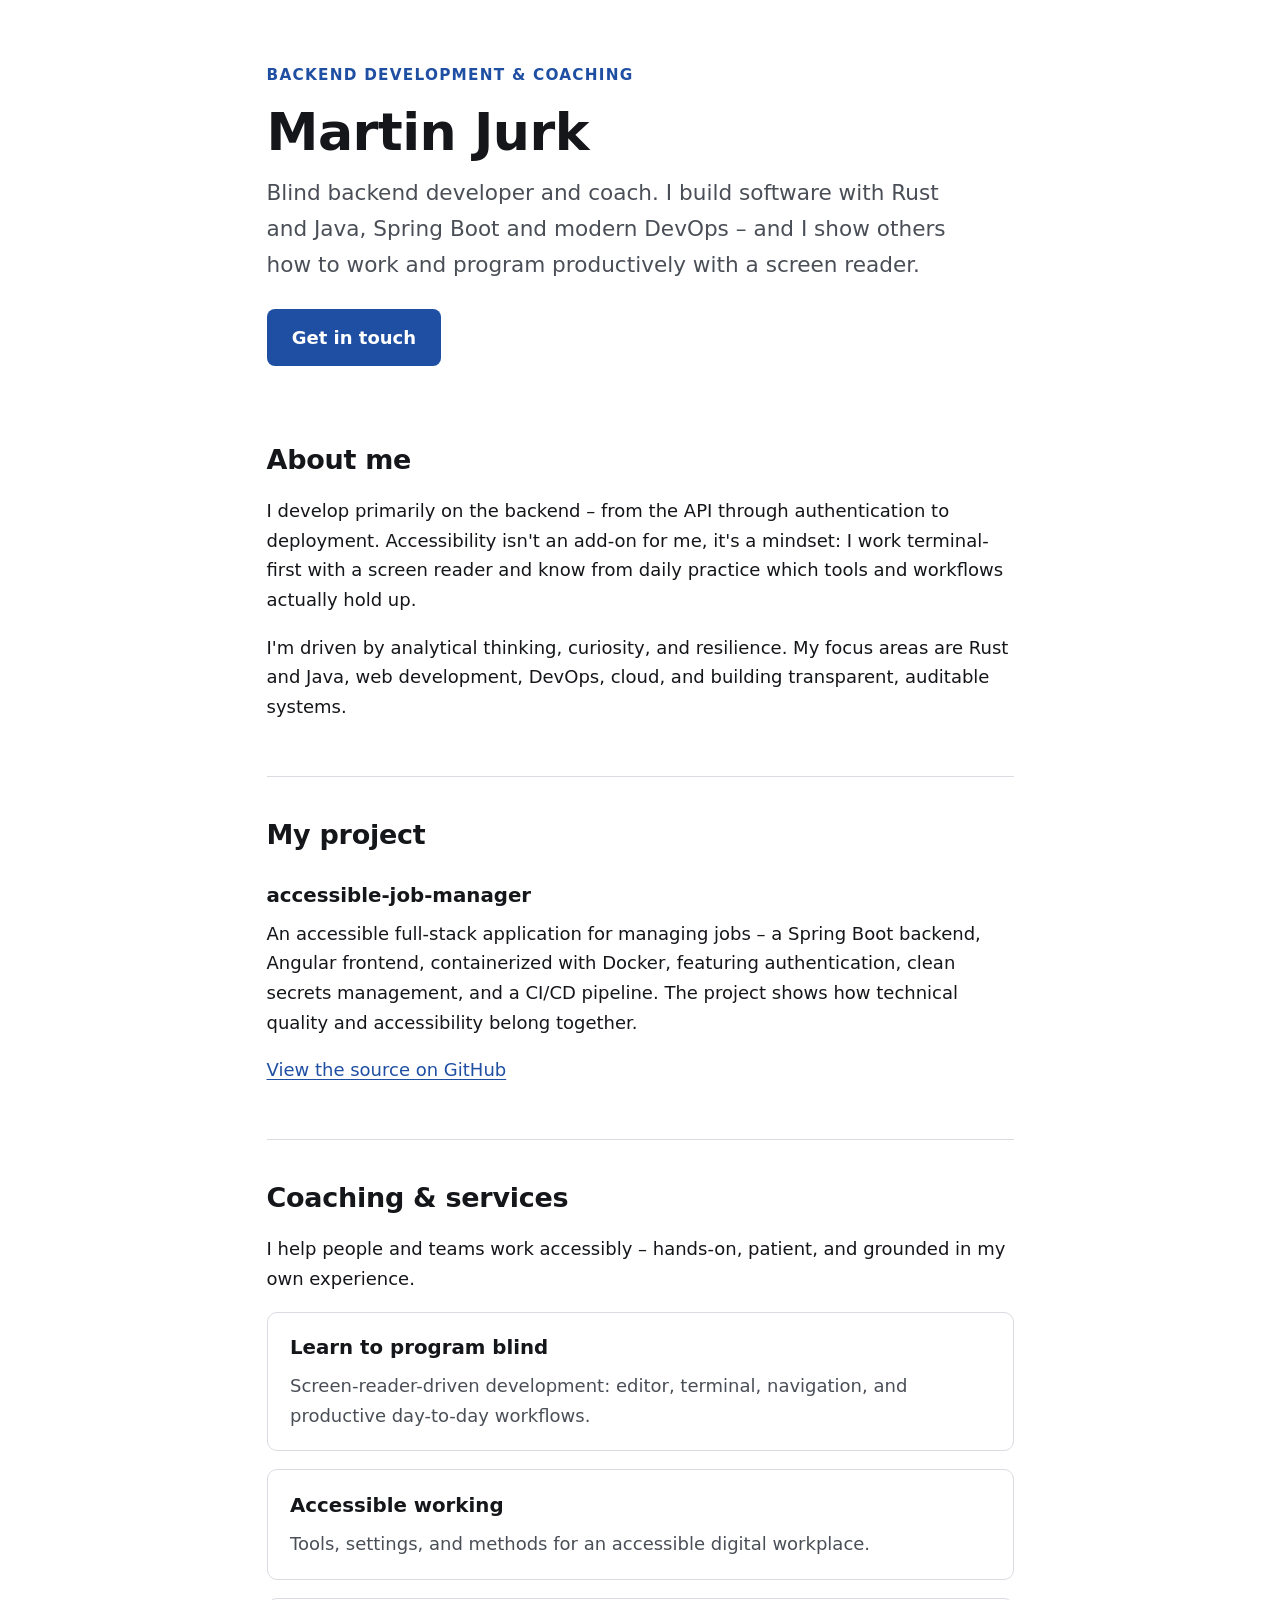
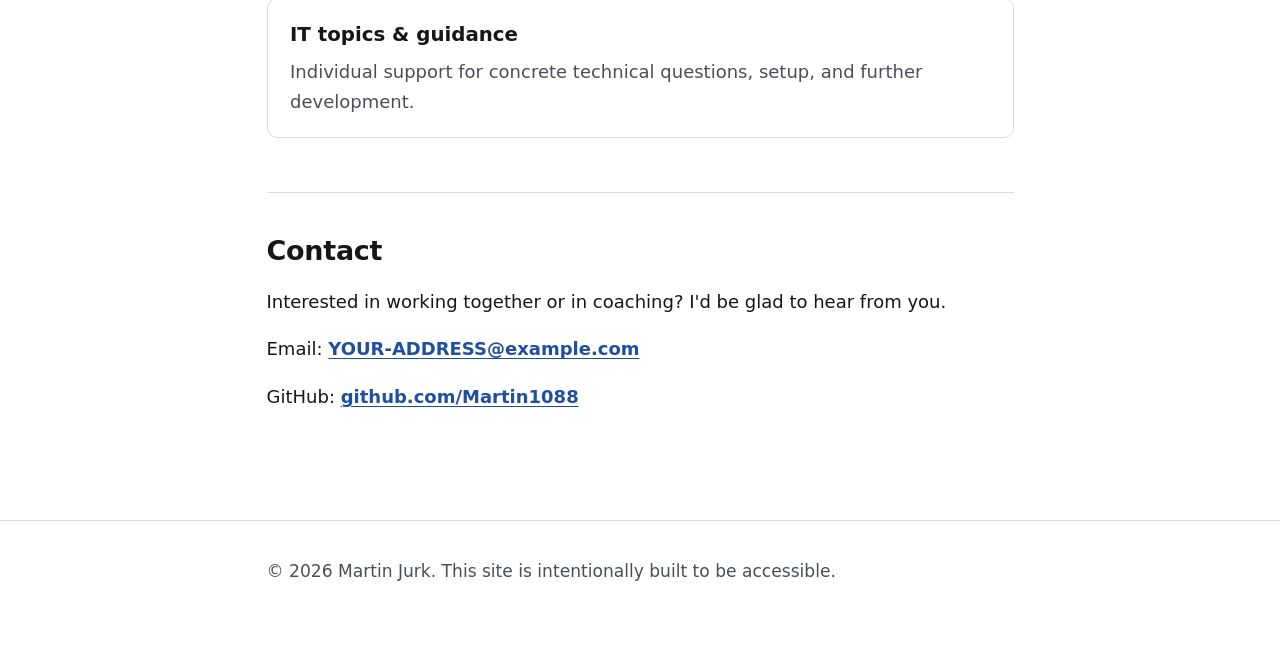
==== index.html @ d384f52e "Create index.html Test index" ====
<!DOCTYPE html>
<html lang="en">
<head>
  <meta charset="utf-8">
  <meta name="viewport" content="width=device-width, initial-scale=1">
  <title>Martin Jurk – Rust &amp; Java Backend Developer and Accessibility Coach</title>
  <meta name="description" content="Martin Jurk: blind backend developer (Rust, Java, Spring Boot, DevOps) and coach for accessible working and programming with a screen reader.">

  <style>
    :root {
      --bg:        #ffffff;
      --ink:       #14161a;
      --muted:     #4a4f57;
      --accent:    #1f4fa3;
      --accent-dk: #16336b;
      --line:      #d9dce1;
      --focus:     #b8400a;
      --maxw:      44rem;
    }

    @media (prefers-color-scheme: dark) {
      :root {
        --bg:     #101216;
        --ink:    #f2f4f7;
        --muted:  #b8bdc6;
        --accent: #7ea6ff;
        --accent-dk: #a9c4ff;
        --line:   #2a2e36;
        --focus:  #ffb27a;
      }
    }

    * { box-sizing: border-box; }

    html { font-size: 112.5%; }

    body {
      margin: 0;
      background: var(--bg);
      color: var(--ink);
      font-family: system-ui, -apple-system, "Segoe UI", Roboto, sans-serif;
      line-height: 1.65;
      -webkit-font-smoothing: antialiased;
    }

    .skip-link {
      position: absolute;
      left: 0.5rem;
      top: -3rem;
      background: var(--accent);
      color: #fff;
      padding: 0.6rem 1rem;
      border-radius: 6px;
      transition: top 0.15s ease;
      z-index: 10;
    }
    .skip-link:focus { top: 0.5rem; }

    .wrap {
      max-width: var(--maxw);
      margin: 0 auto;
      padding: 0 1.25rem;
    }

    header { padding: 3.5rem 0 1rem; }

    .eyebrow {
      font-size: 0.85rem;
      letter-spacing: 0.08em;
      text-transform: uppercase;
      color: var(--accent);
      font-weight: 600;
      margin: 0 0 0.75rem;
    }

    h1 {
      font-size: clamp(2rem, 5vw, 2.9rem);
      line-height: 1.15;
      letter-spacing: -0.01em;
      margin: 0 0 0.75rem;
    }

    .lead {
      font-size: 1.2rem;
      color: var(--muted);
      margin: 0 0 1.5rem;
      max-width: 38rem;
    }

    main { padding: 1rem 0 3rem; }

    section { padding: 2rem 0; border-top: 1px solid var(--line); }
    section:first-of-type { border-top: 0; }

    h2 {
      font-size: 1.5rem;
      letter-spacing: -0.01em;
      margin: 0 0 0.75rem;
    }

    h3 { font-size: 1.1rem; margin: 1.25rem 0 0.35rem; }

    p { margin: 0 0 1rem; }

    a { color: var(--accent); text-underline-offset: 3px; }
    a:hover { color: var(--accent-dk); }

    a:focus-visible,
    .btn:focus-visible {
      outline: 3px solid var(--focus);
      outline-offset: 3px;
      border-radius: 3px;
    }

    ul { margin: 0 0 1rem; padding-left: 1.25rem; }
    li { margin: 0.35rem 0; }

    .offer {
      list-style: none;
      padding: 0;
      display: grid;
      gap: 1rem;
    }
    .offer li {
      border: 1px solid var(--line);
      border-radius: 10px;
      padding: 1.1rem 1.25rem;
      margin: 0;
    }
    .offer h3 { margin-top: 0; }
    .offer p { margin-bottom: 0; color: var(--muted); }

    .btn {
      display: inline-block;
      background: var(--accent);
      color: #fff;
      padding: 0.75rem 1.4rem;
      border-radius: 8px;
      text-decoration: none;
      font-weight: 600;
    }
    .btn:hover { background: var(--accent-dk); color:#fff; }

    .contact a { font-weight: 600; }

    footer {
      border-top: 1px solid var(--line);
      padding: 2rem 0 3rem;
      color: var(--muted);
      font-size: 0.95rem;
    }

    @media (prefers-reduced-motion: reduce) {
      * { transition: none !important; scroll-behavior: auto !important; }
    }
  </style>
</head>

<body>
  <a class="skip-link" href="#content">Skip to content</a>

  <div class="wrap">
    <header>
      <p class="eyebrow">Backend Development &amp; Coaching</p>
      <h1>Martin Jurk</h1>
      <p class="lead">
        Blind backend developer and coach. I build software with Rust and
        Java, Spring Boot and modern DevOps &ndash; and I show others how to
        work and program productively with a screen reader.
      </p>
      <a class="btn" href="#contact">Get in touch</a>
    </header>

    <main id="content">
      <section aria-labelledby="about">
        <h2 id="about">About me</h2>
        <p>
          I develop primarily on the backend &ndash; from the API through
          authentication to deployment. Accessibility isn't an add-on for
          me, it's a mindset: I work terminal-first with a screen reader
          and know from daily practice which tools and workflows actually
          hold up.
        </p>
        <p>
          I'm driven by analytical thinking, curiosity, and resilience.
          My focus areas are Rust and Java, web development, DevOps, cloud,
          and building transparent, auditable systems.
        </p>
      </section>

      <section aria-labelledby="project">
        <h2 id="project">My project</h2>
        <h3>accessible-job-manager</h3>
        <p>
          An accessible full-stack application for managing jobs &ndash; a
          Spring Boot backend, Angular frontend, containerized with Docker,
          featuring authentication, clean secrets management, and a CI/CD
          pipeline. The project shows how technical quality and
          accessibility belong together.
        </p>
        <p>
          <a href="https://github.com/Martin1088/accessible-job-manager">
            View the source on GitHub
          </a>
        </p>
      </section>

      <section aria-labelledby="coaching">
        <h2 id="coaching">Coaching &amp; services</h2>
        <p>
          I help people and teams work accessibly &ndash; hands-on,
          patient, and grounded in my own experience.
        </p>
        <ul class="offer">
          <li>
            <h3>Learn to program blind</h3>
            <p>
              Screen-reader-driven development: editor, terminal,
              navigation, and productive day-to-day workflows.
            </p>
          </li>
          <li>
            <h3>Accessible working</h3>
            <p>
              Tools, settings, and methods for an accessible digital
              workplace.
            </p>
          </li>
          <li>
            <h3>IT topics &amp; guidance</h3>
            <p>
              Individual support for concrete technical questions, setup,
              and further development.
            </p>
          </li>
        </ul>
      </section>

      <section class="contact" id="contact" aria-labelledby="contact-h">
        <h2 id="contact-h">Contact</h2>
        <p>
          Interested in working together or in coaching? I'd be glad to
          hear from you.
        </p>
        <p>
          Email:
          <a href="mailto:YOUR-ADDRESS@example.com">YOUR-ADDRESS@example.com</a>
        </p>
        <p>
          GitHub:
          <a href="https://github.com/Martin1088">github.com/Martin1088</a>
        </p>
      </section>
    </main>
  </div>

  <footer>
    <div class="wrap">
      <p>&copy; 2026 Martin Jurk. This site is intentionally built to be accessible.</p>
    </div>
  </footer>
</body>
</html>
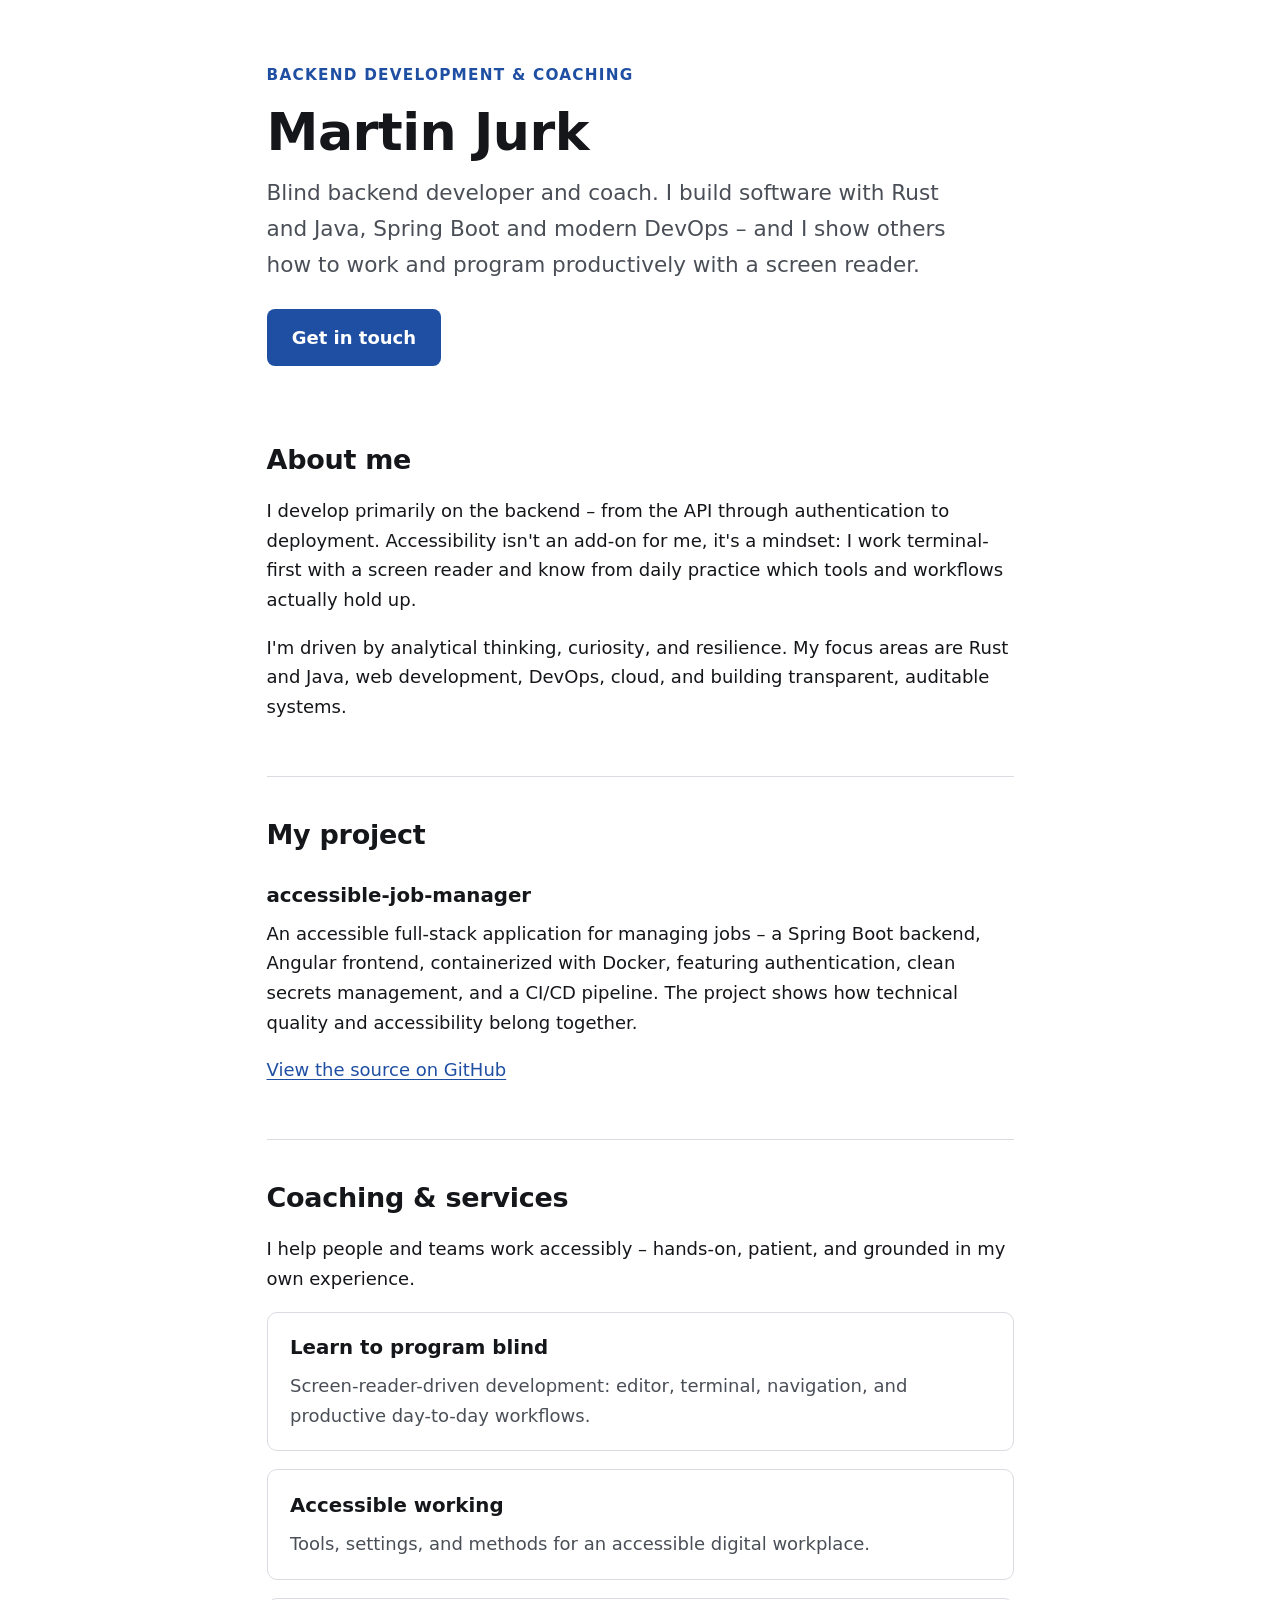
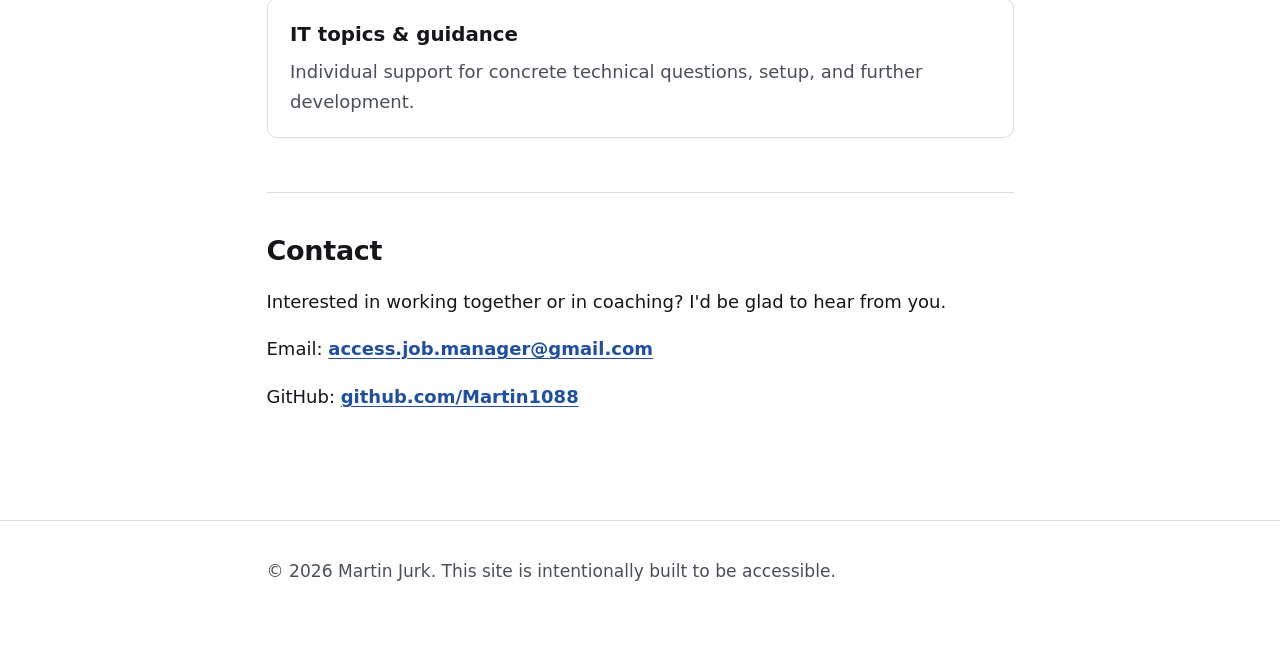
==== commit 3b953ba3: "Update index.html Change mail" ====
--- a/index.html
+++ b/index.html
@@ -244,7 +244,7 @@
         </p>
         <p>
           Email:
-          <a href="mailto:YOUR-ADDRESS@example.com">YOUR-ADDRESS@example.com</a>
+          <a href="mailto:access.job.manager@gmail.com">access.job.manager@gmail.com</a>
         </p>
         <p>
           GitHub:
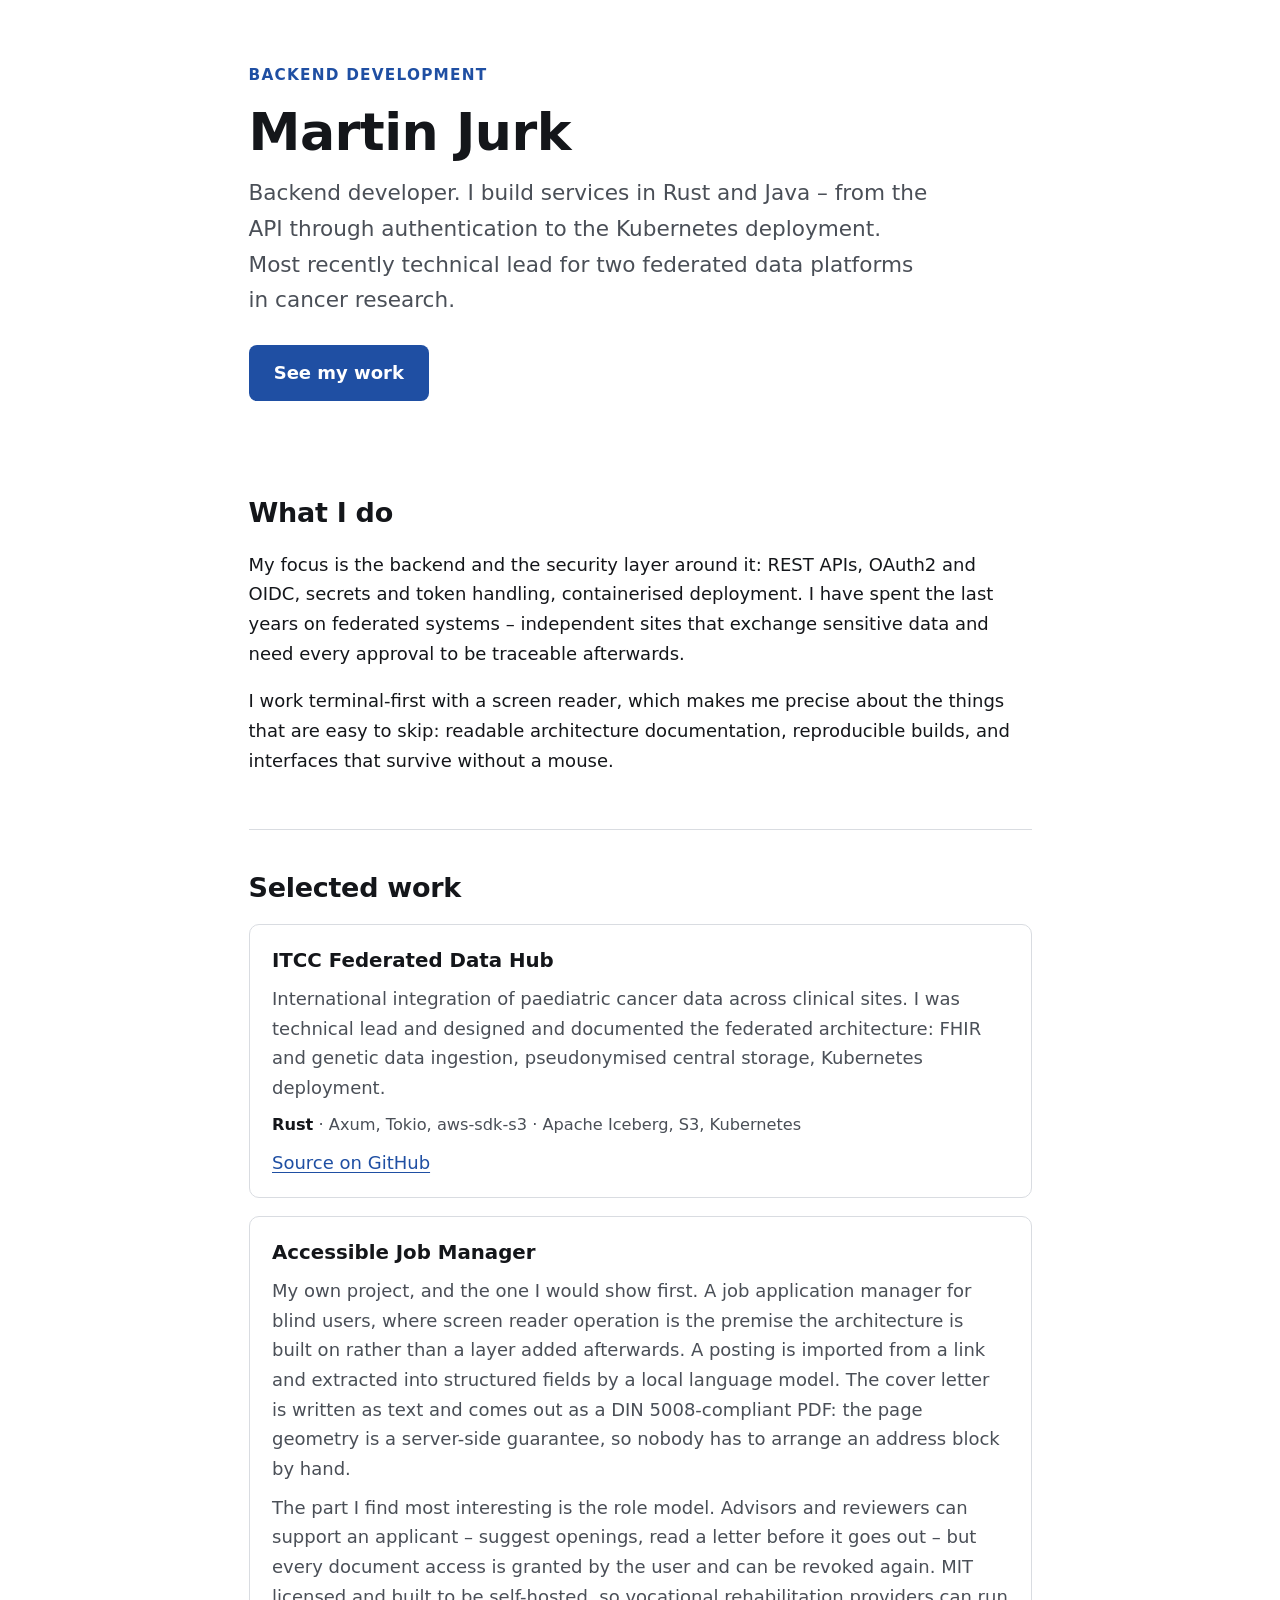
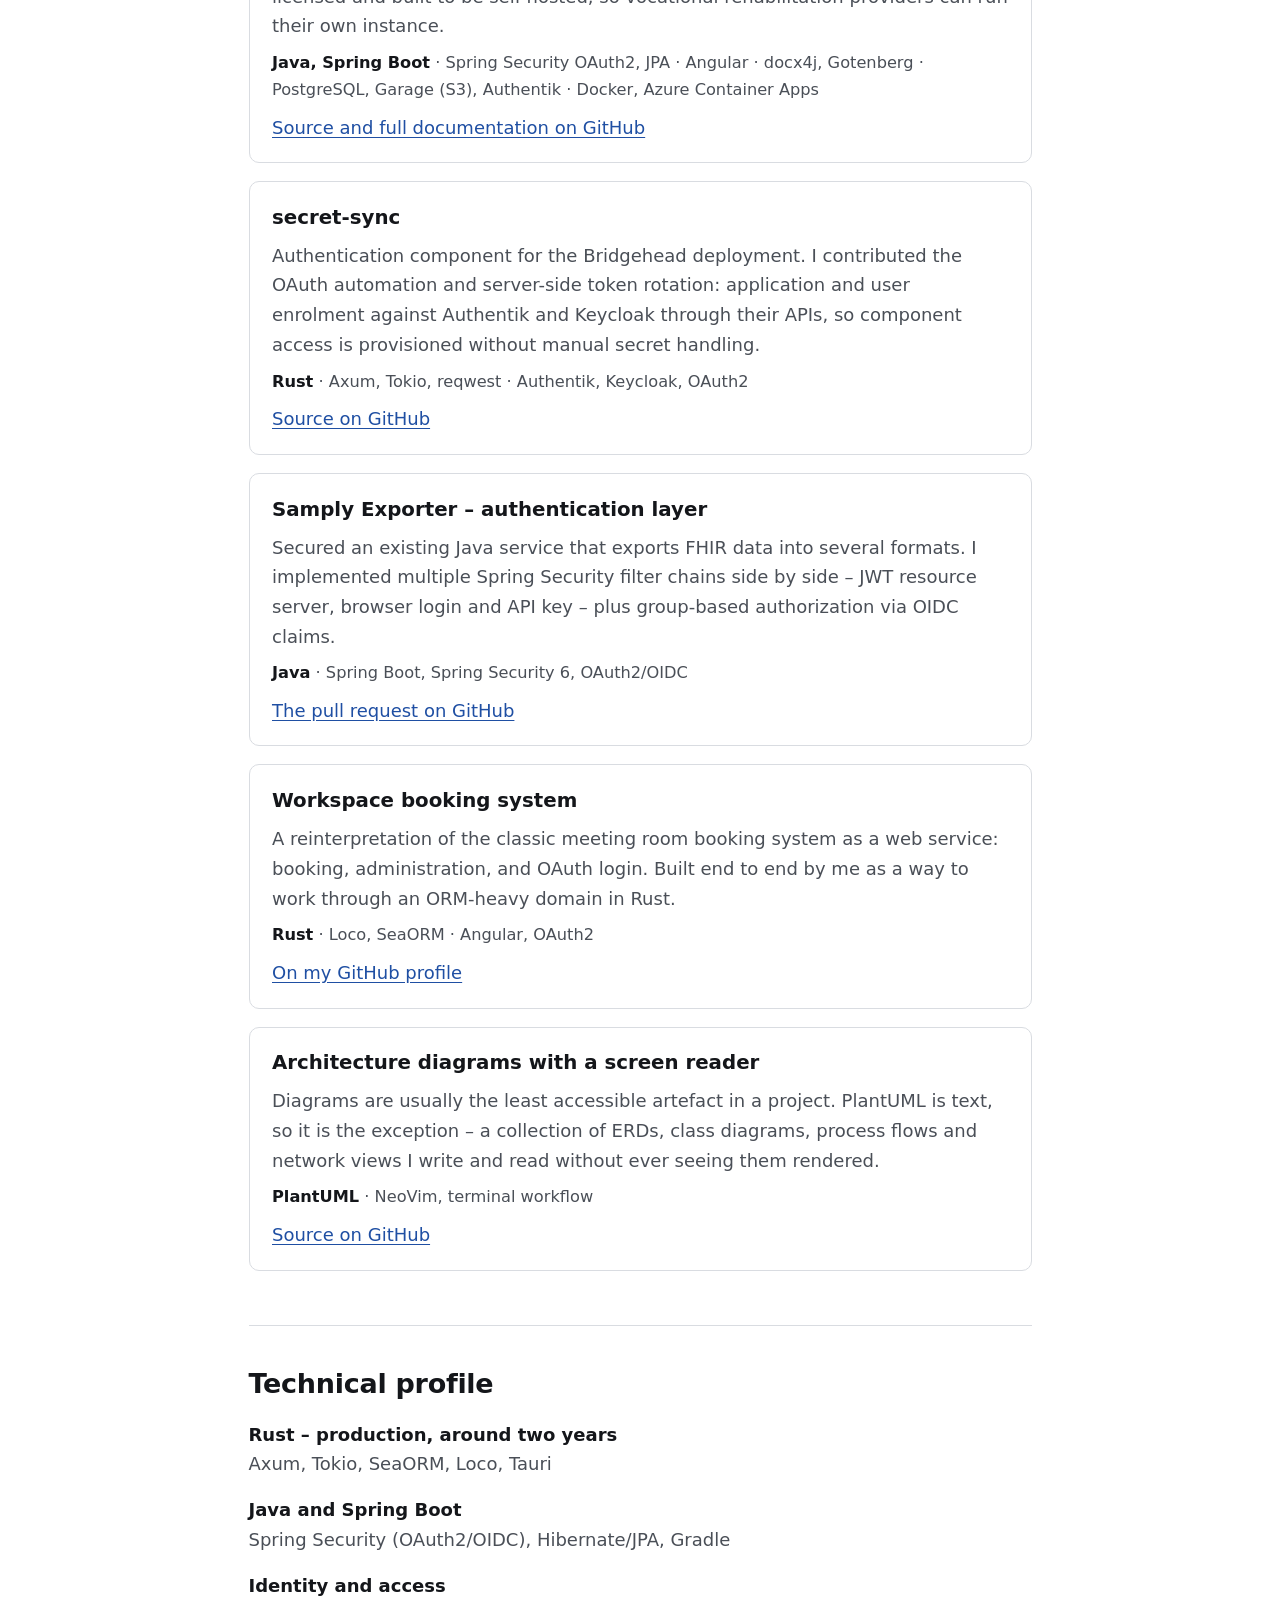
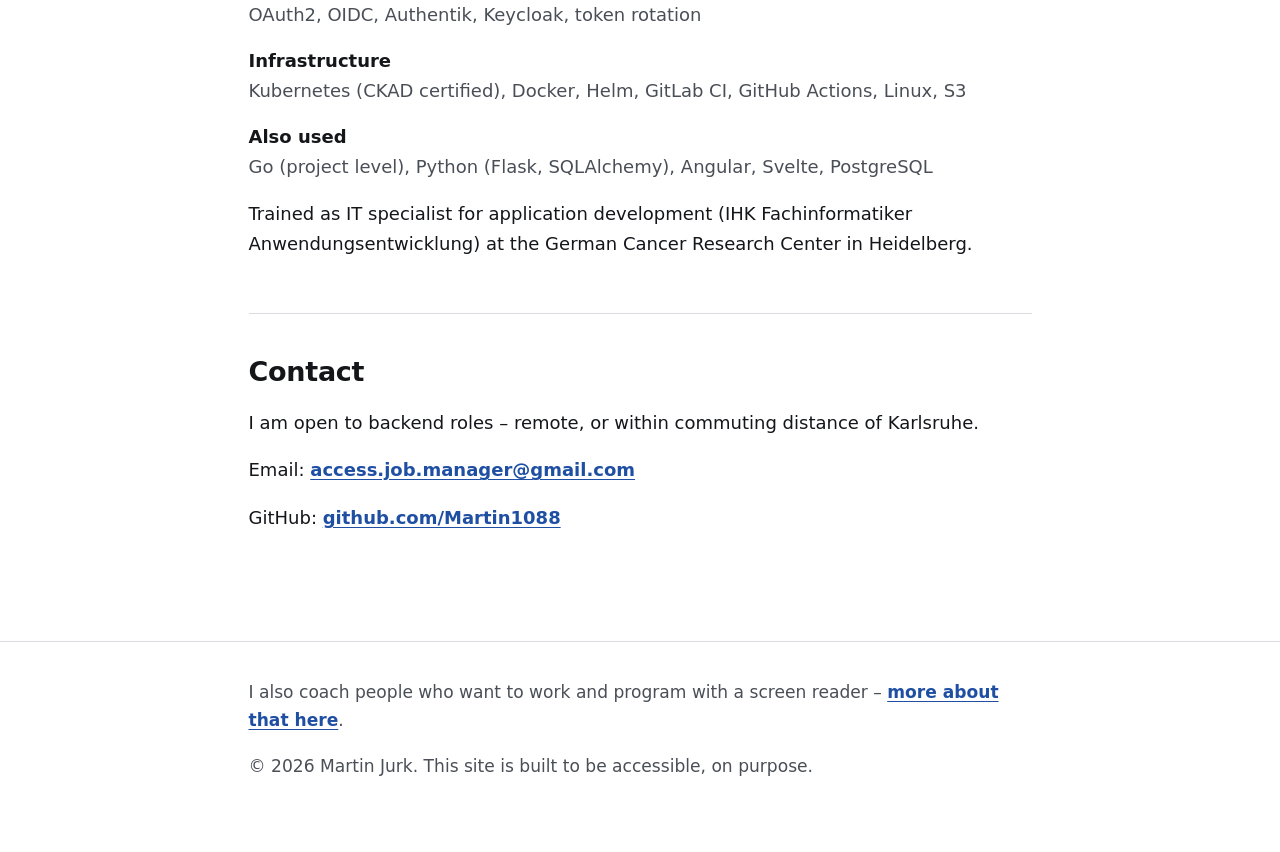
==== commit c7538fb4: "Update index.html Show focus" ====
--- a/index.html
+++ b/index.html
@@ -1,263 +1,205 @@
 <!DOCTYPE html>
 <html lang="en">
 <head>
-  <meta charset="utf-8">
-  <meta name="viewport" content="width=device-width, initial-scale=1">
-  <title>Martin Jurk – Rust &amp; Java Backend Developer and Accessibility Coach</title>
-  <meta name="description" content="Martin Jurk: blind backend developer (Rust, Java, Spring Boot, DevOps) and coach for accessible working and programming with a screen reader.">
-
-  <style>
-    :root {
-      --bg:        #ffffff;
-      --ink:       #14161a;
-      --muted:     #4a4f57;
-      --accent:    #1f4fa3;
-      --accent-dk: #16336b;
-      --line:      #d9dce1;
-      --focus:     #b8400a;
-      --maxw:      44rem;
-    }
-
-    @media (prefers-color-scheme: dark) {
-      :root {
-        --bg:     #101216;
-        --ink:    #f2f4f7;
-        --muted:  #b8bdc6;
-        --accent: #7ea6ff;
-        --accent-dk: #a9c4ff;
-        --line:   #2a2e36;
-        --focus:  #ffb27a;
-      }
-    }
-
-    * { box-sizing: border-box; }
-
-    html { font-size: 112.5%; }
-
-    body {
-      margin: 0;
-      background: var(--bg);
-      color: var(--ink);
-      font-family: system-ui, -apple-system, "Segoe UI", Roboto, sans-serif;
-      line-height: 1.65;
-      -webkit-font-smoothing: antialiased;
-    }
-
-    .skip-link {
-      position: absolute;
-      left: 0.5rem;
-      top: -3rem;
-      background: var(--accent);
-      color: #fff;
-      padding: 0.6rem 1rem;
-      border-radius: 6px;
-      transition: top 0.15s ease;
-      z-index: 10;
-    }
-    .skip-link:focus { top: 0.5rem; }
-
-    .wrap {
-      max-width: var(--maxw);
-      margin: 0 auto;
-      padding: 0 1.25rem;
-    }
-
-    header { padding: 3.5rem 0 1rem; }
-
-    .eyebrow {
-      font-size: 0.85rem;
-      letter-spacing: 0.08em;
-      text-transform: uppercase;
-      color: var(--accent);
-      font-weight: 600;
-      margin: 0 0 0.75rem;
-    }
-
-    h1 {
-      font-size: clamp(2rem, 5vw, 2.9rem);
-      line-height: 1.15;
-      letter-spacing: -0.01em;
-      margin: 0 0 0.75rem;
-    }
-
-    .lead {
-      font-size: 1.2rem;
-      color: var(--muted);
-      margin: 0 0 1.5rem;
-      max-width: 38rem;
-    }
-
-    main { padding: 1rem 0 3rem; }
-
-    section { padding: 2rem 0; border-top: 1px solid var(--line); }
-    section:first-of-type { border-top: 0; }
-
-    h2 {
-      font-size: 1.5rem;
-      letter-spacing: -0.01em;
-      margin: 0 0 0.75rem;
-    }
-
-    h3 { font-size: 1.1rem; margin: 1.25rem 0 0.35rem; }
-
-    p { margin: 0 0 1rem; }
-
-    a { color: var(--accent); text-underline-offset: 3px; }
-    a:hover { color: var(--accent-dk); }
-
-    a:focus-visible,
-    .btn:focus-visible {
-      outline: 3px solid var(--focus);
-      outline-offset: 3px;
-      border-radius: 3px;
-    }
-
-    ul { margin: 0 0 1rem; padding-left: 1.25rem; }
-    li { margin: 0.35rem 0; }
-
-    .offer {
-      list-style: none;
-      padding: 0;
-      display: grid;
-      gap: 1rem;
-    }
-    .offer li {
-      border: 1px solid var(--line);
-      border-radius: 10px;
-      padding: 1.1rem 1.25rem;
-      margin: 0;
-    }
-    .offer h3 { margin-top: 0; }
-    .offer p { margin-bottom: 0; color: var(--muted); }
-
-    .btn {
-      display: inline-block;
-      background: var(--accent);
-      color: #fff;
-      padding: 0.75rem 1.4rem;
-      border-radius: 8px;
-      text-decoration: none;
-      font-weight: 600;
-    }
-    .btn:hover { background: var(--accent-dk); color:#fff; }
-
-    .contact a { font-weight: 600; }
-
-    footer {
-      border-top: 1px solid var(--line);
-      padding: 2rem 0 3rem;
-      color: var(--muted);
-      font-size: 0.95rem;
-    }
-
-    @media (prefers-reduced-motion: reduce) {
-      * { transition: none !important; scroll-behavior: auto !important; }
-    }
-  </style>
+<meta charset="utf-8">
+<meta name="viewport" content="width=device-width, initial-scale=1">
+<title>Martin Jurk – Backend Developer, Rust &amp; Java</title>
+<meta name="description" content="Martin Jurk: backend developer specialising in Rust, Java/Spring Boot, OAuth2/OIDC authentication and Kubernetes. Federated data platforms in medical research.">
+<link rel="canonical" href="https://martin1088.github.io/martin1088/">
+<meta property="og:type" content="website">
+<meta property="og:title" content="Martin Jurk – Backend Developer, Rust &amp; Java">
+<meta property="og:description" content="Backend developer specialising in Rust, Java/Spring Boot, OAuth2/OIDC authentication and Kubernetes.">
+<meta property="og:url" content="https://martin1088.github.io/martin1088/">
+<meta name="twitter:card" content="summary">
+<link rel="stylesheet" href="styles.css">
 </head>
-
 <body>
-  <a class="skip-link" href="#content">Skip to content</a>
-
+<a class="skip-link" href="#content">Skip to content</a>
+
+<div class="wrap">
+
+  <header>
+    <p class="eyebrow">Backend Development</p>
+    <h1>Martin Jurk</h1>
+    <p class="lead">
+      Backend developer. I build services in Rust and Java &ndash; from the
+      API through authentication to the Kubernetes deployment. Most recently
+      technical lead for two federated data platforms in cancer research.
+    </p>
+    <p class="btn-row">
+      <a class="btn" href="#work">See my work</a>
+  
+    </p>
+  </header>
+
+  <main id="content">
+
+    <section aria-labelledby="about">
+      <h2 id="about">What I do</h2>
+      <p>
+        My focus is the backend and the security layer around it: REST APIs,
+        OAuth2 and OIDC, secrets and token handling, containerised deployment.
+        I have spent the last years on federated systems &ndash; independent
+        sites that exchange sensitive data and need every approval to be
+        traceable afterwards.
+      </p>
+      <p>
+        I work terminal-first with a screen reader, which makes me precise
+        about the things that are easy to skip: readable architecture
+        documentation, reproducible builds, and interfaces that survive
+        without a mouse.
+      </p>
+    </section>
+
+    <section aria-labelledby="work">
+      <h2 id="work">Selected work</h2>
+
+      <ul class="cards" role="list">
+
+        <li>
+          <h3>ITCC Federated Data Hub</h3>
+          <p>
+            International integration of paediatric cancer data across clinical
+            sites. I was technical lead and designed and documented the
+            federated architecture: FHIR and genetic data ingestion,
+            pseudonymised central storage, Kubernetes deployment.
+          </p>
+          <p class="stack"><strong>Rust</strong> &middot; Axum, Tokio, aws-sdk-s3 &middot; Apache Iceberg, S3, Kubernetes</p>
+          <p><a href="https://github.com/samply/itcc-federated-data-hub">Source on GitHub</a></p>
+        </li>
+
+        <li>
+          <h3>Accessible Job Manager</h3>
+          <p>
+            My own project, and the one I would show first. A job application
+            manager for blind users, where screen reader operation is the
+            premise the architecture is built on rather than a layer added
+            afterwards. A posting is imported from a link and extracted into
+            structured fields by a local language model. The cover letter is
+            written as text and comes out as a DIN 5008-compliant PDF: the
+            page geometry is a server-side guarantee, so nobody has to arrange
+            an address block by hand.
+          </p>
+          <p>
+            The part I find most interesting is the role model. Advisors and
+            reviewers can support an applicant &ndash; suggest openings, read a
+            letter before it goes out &ndash; but every document access is granted
+            by the user and can be revoked again. MIT licensed and built to be
+            self-hosted, so vocational rehabilitation providers can run their
+            own instance.
+          </p>
+          <p class="stack"><strong>Java, Spring Boot</strong> &middot; Spring Security OAuth2, JPA &middot; Angular &middot; docx4j, Gotenberg &middot; PostgreSQL, Garage (S3), Authentik &middot; Docker, Azure Container Apps</p>
+          <p><a href="https://github.com/Martin1088/accessible-job-manager">Source and full documentation on GitHub</a></p>
+        </li>
+
+        <li>
+          <h3>secret-sync</h3>
+          <p>
+            Authentication component for the Bridgehead deployment. I
+            contributed the OAuth automation and server-side token rotation:
+            application and user enrolment against Authentik and Keycloak
+            through their APIs, so component access is provisioned without
+            manual secret handling.
+          </p>
+          <p class="stack"><strong>Rust</strong> &middot; Axum, Tokio, reqwest &middot; Authentik, Keycloak, OAuth2</p>
+          <p><a href="https://github.com/samply/secret-sync">Source on GitHub</a></p>
+        </li>
+
+        <li>
+          <h3>Samply Exporter &ndash; authentication layer</h3>
+          <p>
+            Secured an existing Java service that exports FHIR data into
+            several formats. I implemented multiple Spring Security filter
+            chains side by side &ndash; JWT resource server, browser login and
+            API key &ndash; plus group-based authorization via OIDC claims.
+          </p>
+          <p class="stack"><strong>Java</strong> &middot; Spring Boot, Spring Security 6, OAuth2/OIDC</p>
+          <p><a href="https://github.com/samply/exporter/pull/75">The pull request on GitHub</a></p>
+        </li>
+
+        <li>
+          <h3>Workspace booking system</h3>
+          <p>
+            A reinterpretation of the classic meeting room booking system as a
+            web service: booking, administration, and OAuth login. Built
+            end to end by me as a way to work through an ORM-heavy domain in
+            Rust.
+          </p>
+          <p class="stack"><strong>Rust</strong> &middot; Loco, SeaORM &middot; Angular, OAuth2</p>
+          <!-- TODO: check this repository URL on github.com/Martin1088 -->
+          <p><a href="https://github.com/Martin1088">On my GitHub profile</a></p>
+        </li>
+
+        <li>
+          <h3>Architecture diagrams with a screen reader</h3>
+          <p>
+            Diagrams are usually the least accessible artefact in a project.
+            PlantUML is text, so it is the exception &ndash; a collection of
+            ERDs, class diagrams, process flows and network views I write and
+            read without ever seeing them rendered.
+          </p>
+          <p class="stack"><strong>PlantUML</strong> &middot; NeoVim, terminal workflow</p>
+          <!-- TODO: check the exact spelling of this repository name -->
+          <p><a href="https://github.com/Martin1088/Plantuml-With-Screenreader">Source on GitHub</a></p>
+        </li>
+
+      </ul>
+    </section>
+
+    <section aria-labelledby="skills">
+      <h2 id="skills">Technical profile</h2>
+      <ul class="skills" role="list">
+        <li>
+          <strong>Rust &ndash; production, around two years</strong>
+          <span>Axum, Tokio, SeaORM, Loco, Tauri</span>
+        </li>
+        <li>
+          <strong>Java and Spring Boot</strong>
+          <span>Spring Security (OAuth2/OIDC), Hibernate/JPA, Gradle</span>
+        </li>
+        <li>
+          <strong>Identity and access</strong>
+          <span>OAuth2, OIDC, Authentik, Keycloak, token rotation</span>
+        </li>
+        <li>
+          <strong>Infrastructure</strong>
+          <span>Kubernetes (CKAD certified), Docker, Helm, GitLab CI, GitHub Actions, Linux, S3</span>
+        </li>
+        <li>
+          <strong>Also used</strong>
+          <span>Go (project level), Python (Flask, SQLAlchemy), Angular, Svelte, PostgreSQL</span>
+        </li>
+      </ul>
+      <p>
+        Trained as IT specialist for application development
+        (IHK Fachinformatiker Anwendungsentwicklung) at the German Cancer
+        Research Center in Heidelberg.
+      </p>
+    </section>
+
+    <section class="contact" id="contact" aria-labelledby="contact-h">
+      <h2 id="contact-h">Contact</h2>
+      <p>
+        I am open to backend roles &ndash; remote, or within commuting
+        distance of Karlsruhe.
+      </p>
+      <p>Email: <a href="mailto:access.job.manager@gmail.com">access.job.manager@gmail.com</a></p>
+      <p>GitHub: <a href="https://github.com/Martin1088">github.com/Martin1088</a></p>
+    </section>
+
+  </main>
+
+</div>
+
+<footer>
   <div class="wrap">
-    <header>
-      <p class="eyebrow">Backend Development &amp; Coaching</p>
-      <h1>Martin Jurk</h1>
-      <p class="lead">
-        Blind backend developer and coach. I build software with Rust and
-        Java, Spring Boot and modern DevOps &ndash; and I show others how to
-        work and program productively with a screen reader.
-      </p>
-      <a class="btn" href="#contact">Get in touch</a>
-    </header>
-
-    <main id="content">
-      <section aria-labelledby="about">
-        <h2 id="about">About me</h2>
-        <p>
-          I develop primarily on the backend &ndash; from the API through
-          authentication to deployment. Accessibility isn't an add-on for
-          me, it's a mindset: I work terminal-first with a screen reader
-          and know from daily practice which tools and workflows actually
-          hold up.
-        </p>
-        <p>
-          I'm driven by analytical thinking, curiosity, and resilience.
-          My focus areas are Rust and Java, web development, DevOps, cloud,
-          and building transparent, auditable systems.
-        </p>
-      </section>
-
-      <section aria-labelledby="project">
-        <h2 id="project">My project</h2>
-        <h3>accessible-job-manager</h3>
-        <p>
-          An accessible full-stack application for managing jobs &ndash; a
-          Spring Boot backend, Angular frontend, containerized with Docker,
-          featuring authentication, clean secrets management, and a CI/CD
-          pipeline. The project shows how technical quality and
-          accessibility belong together.
-        </p>
-        <p>
-          <a href="https://github.com/Martin1088/accessible-job-manager">
-            View the source on GitHub
-          </a>
-        </p>
-      </section>
-
-      <section aria-labelledby="coaching">
-        <h2 id="coaching">Coaching &amp; services</h2>
-        <p>
-          I help people and teams work accessibly &ndash; hands-on,
-          patient, and grounded in my own experience.
-        </p>
-        <ul class="offer">
-          <li>
-            <h3>Learn to program blind</h3>
-            <p>
-              Screen-reader-driven development: editor, terminal,
-              navigation, and productive day-to-day workflows.
-            </p>
-          </li>
-          <li>
-            <h3>Accessible working</h3>
-            <p>
-              Tools, settings, and methods for an accessible digital
-              workplace.
-            </p>
-          </li>
-          <li>
-            <h3>IT topics &amp; guidance</h3>
-            <p>
-              Individual support for concrete technical questions, setup,
-              and further development.
-            </p>
-          </li>
-        </ul>
-      </section>
-
-      <section class="contact" id="contact" aria-labelledby="contact-h">
-        <h2 id="contact-h">Contact</h2>
-        <p>
-          Interested in working together or in coaching? I'd be glad to
-          hear from you.
-        </p>
-        <p>
-          Email:
-          <a href="mailto:access.job.manager@gmail.com">access.job.manager@gmail.com</a>
-        </p>
-        <p>
-          GitHub:
-          <a href="https://github.com/Martin1088">github.com/Martin1088</a>
-        </p>
-      </section>
-    </main>
+    <p>
+      I also coach people who want to work and program with a screen reader &ndash;
+      <a href="coaching/">more about that here</a>.
+    </p>
+    <p>&copy; 2026 Martin Jurk. This site is built to be accessible, on purpose.</p>
   </div>
-
-  <footer>
-    <div class="wrap">
-      <p>&copy; 2026 Martin Jurk. This site is intentionally built to be accessible.</p>
-    </div>
-  </footer>
+</footer>
+
 </body>
 </html>
--- a/styles.css
+++ b/styles.css
@@ -0,0 +1,185 @@
+:root {
+  --bg: #ffffff;
+  --ink: #14161a;
+  --muted: #4a4f57;
+  --accent: #1f4fa3;
+  --accent-dk: #16336b;
+  --line: #d9dce1;
+  --focus: #b8400a;
+  --maxw: 46rem;
+}
+
+@media (prefers-color-scheme: dark) {
+  :root {
+    --bg: #101216;
+    --ink: #f2f4f7;
+    --muted: #b8bdc6;
+    --accent: #7ea6ff;
+    --accent-dk: #a9c4ff;
+    --line: #2a2e36;
+    --focus: #ffb27a;
+  }
+}
+
+* { box-sizing: border-box; }
+
+html { font-size: 112.5%; }
+
+body {
+  margin: 0;
+  background: var(--bg);
+  color: var(--ink);
+  font-family: system-ui, -apple-system, "Segoe UI", Roboto, sans-serif;
+  line-height: 1.65;
+  -webkit-font-smoothing: antialiased;
+}
+
+.skip-link {
+  position: absolute;
+  left: 0.5rem;
+  top: -3rem;
+  background: var(--accent);
+  color: #fff;
+  padding: 0.6rem 1rem;
+  border-radius: 6px;
+  transition: top 0.15s ease;
+  z-index: 10;
+}
+
+.skip-link:focus { top: 0.5rem; }
+
+.wrap {
+  max-width: var(--maxw);
+  margin: 0 auto;
+  padding: 0 1.25rem;
+}
+
+header { padding: 3.5rem 0 1rem; }
+
+.eyebrow {
+  font-size: 0.85rem;
+  letter-spacing: 0.08em;
+  text-transform: uppercase;
+  color: var(--accent);
+  font-weight: 600;
+  margin: 0 0 0.75rem;
+}
+
+h1 {
+  font-size: clamp(2rem, 5vw, 2.9rem);
+  line-height: 1.15;
+  letter-spacing: -0.01em;
+  margin: 0 0 0.75rem;
+}
+
+.lead {
+  font-size: 1.2rem;
+  color: var(--muted);
+  margin: 0 0 1.5rem;
+  max-width: 38rem;
+}
+
+main { padding: 1rem 0 3rem; }
+
+section { padding: 2rem 0; border-top: 1px solid var(--line); }
+section:first-of-type { border-top: 0; }
+
+h2 {
+  font-size: 1.5rem;
+  letter-spacing: -0.01em;
+  margin: 0 0 0.75rem;
+}
+
+h3 { font-size: 1.1rem; margin: 1.5rem 0 0.35rem; }
+
+p { margin: 0 0 1rem; }
+
+a { color: var(--accent); text-underline-offset: 3px; }
+a:hover { color: var(--accent-dk); }
+
+a:focus-visible,
+.btn:focus-visible {
+  outline: 3px solid var(--focus);
+  outline-offset: 3px;
+  border-radius: 3px;
+}
+
+ul { margin: 0 0 1rem; padding-left: 1.25rem; }
+li { margin: 0.35rem 0; }
+
+.btn {
+  display: inline-block;
+  background: var(--accent);
+  color: #fff;
+  padding: 0.75rem 1.4rem;
+  border-radius: 8px;
+  text-decoration: none;
+  font-weight: 600;
+}
+
+.btn:hover { background: var(--accent-dk); color: #fff; }
+
+.btn-row {
+  display: flex;
+  flex-wrap: wrap;
+  gap: 0.75rem 1.5rem;
+  align-items: center;
+}
+
+/* Card lists: projects and coaching offers.
+   role="list" is set in the markup because Safari and VoiceOver
+   drop list semantics when list-style is removed. */
+.cards {
+  list-style: none;
+  padding: 0;
+  display: grid;
+  gap: 1rem;
+}
+
+.cards > li {
+  border: 1px solid var(--line);
+  border-radius: 10px;
+  padding: 1.1rem 1.25rem;
+  margin: 0;
+}
+
+.cards h3 { margin-top: 0; }
+.cards p { margin-bottom: 0.5rem; color: var(--muted); }
+.cards p:last-child { margin-bottom: 0; }
+
+.stack {
+  font-size: 0.9rem;
+  color: var(--muted);
+  margin: 0.5rem 0 0;
+}
+
+.stack strong {
+  color: var(--ink);
+  font-weight: 600;
+}
+
+.skills { list-style: none; padding: 0; }
+
+.skills > li {
+  margin: 0 0 0.9rem;
+  padding-left: 0;
+}
+
+.skills strong { display: block; }
+
+.skills span { color: var(--muted); }
+
+.contact a { font-weight: 600; }
+
+footer {
+  border-top: 1px solid var(--line);
+  padding: 2rem 0 3rem;
+  color: var(--muted);
+  font-size: 0.95rem;
+}
+
+footer a { font-weight: 600; }
+
+@media (prefers-reduced-motion: reduce) {
+  * { transition: none !important; scroll-behavior: auto !important; }
+}
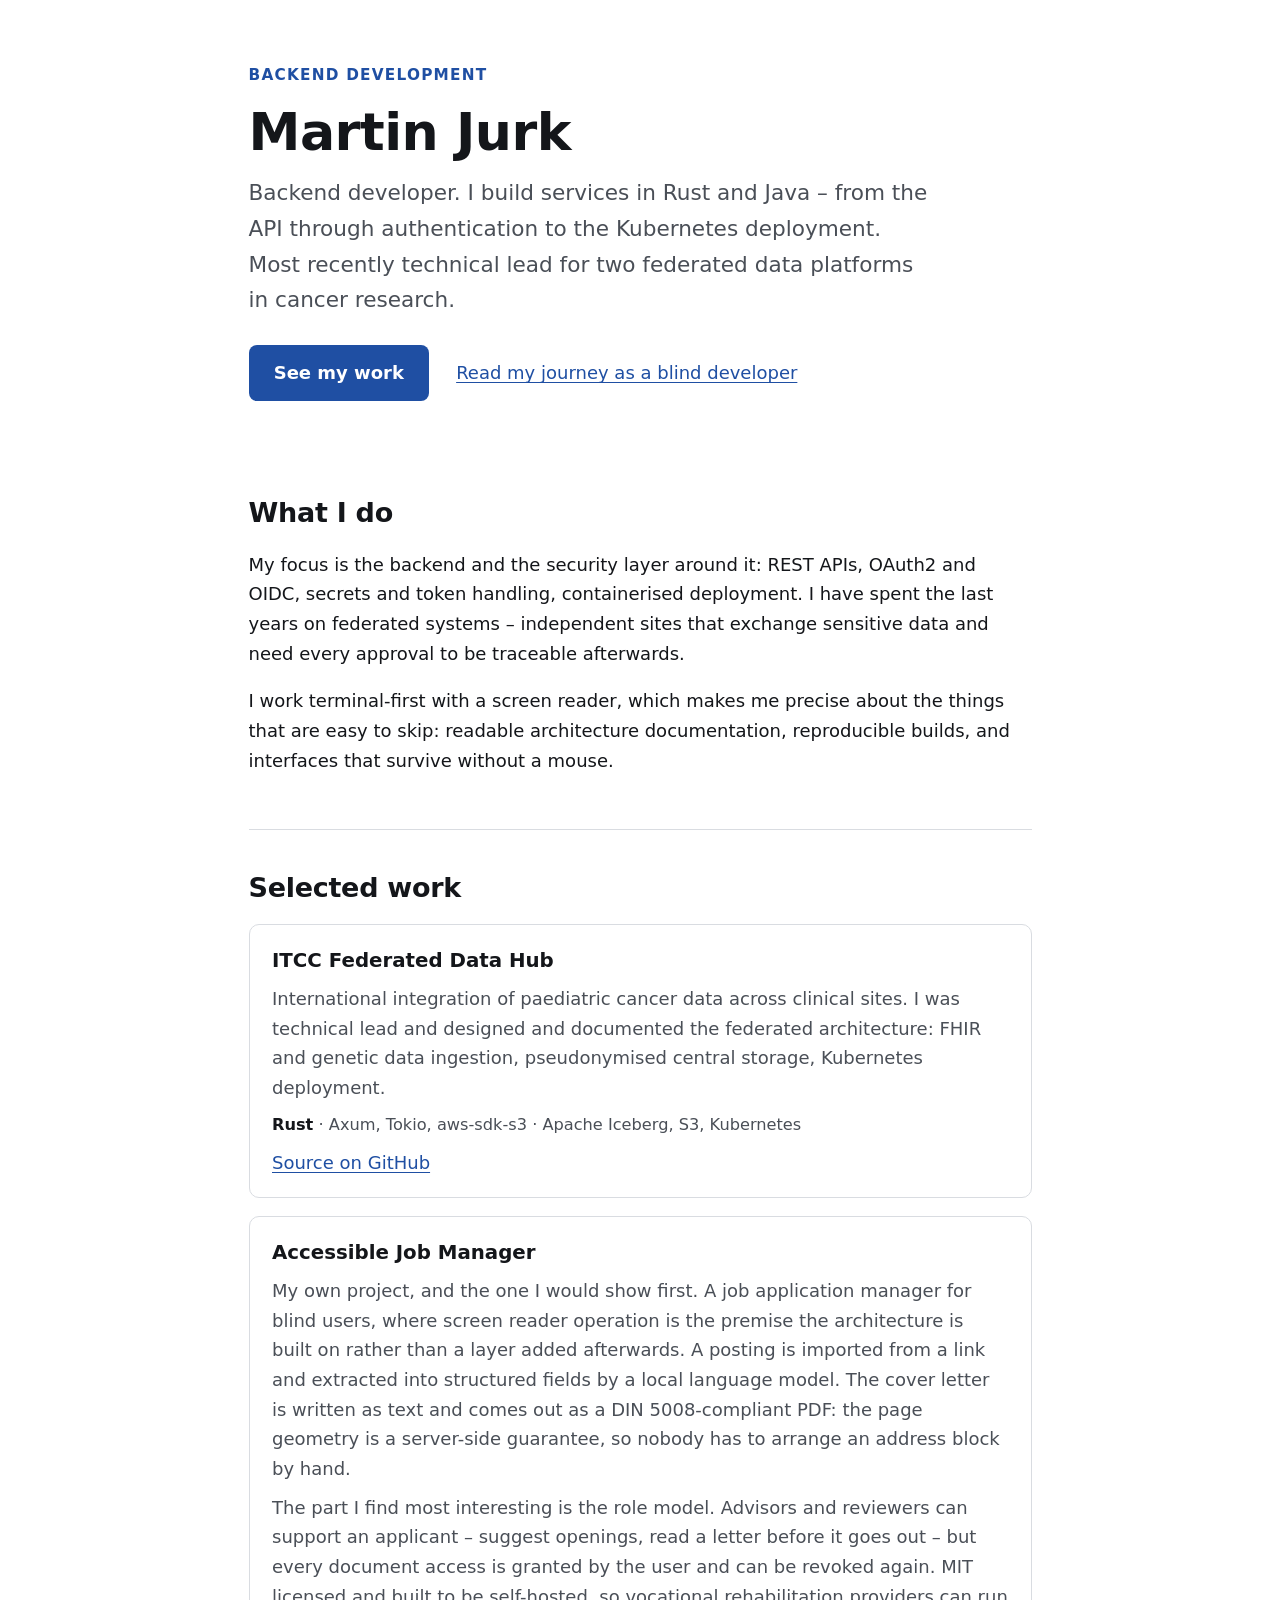
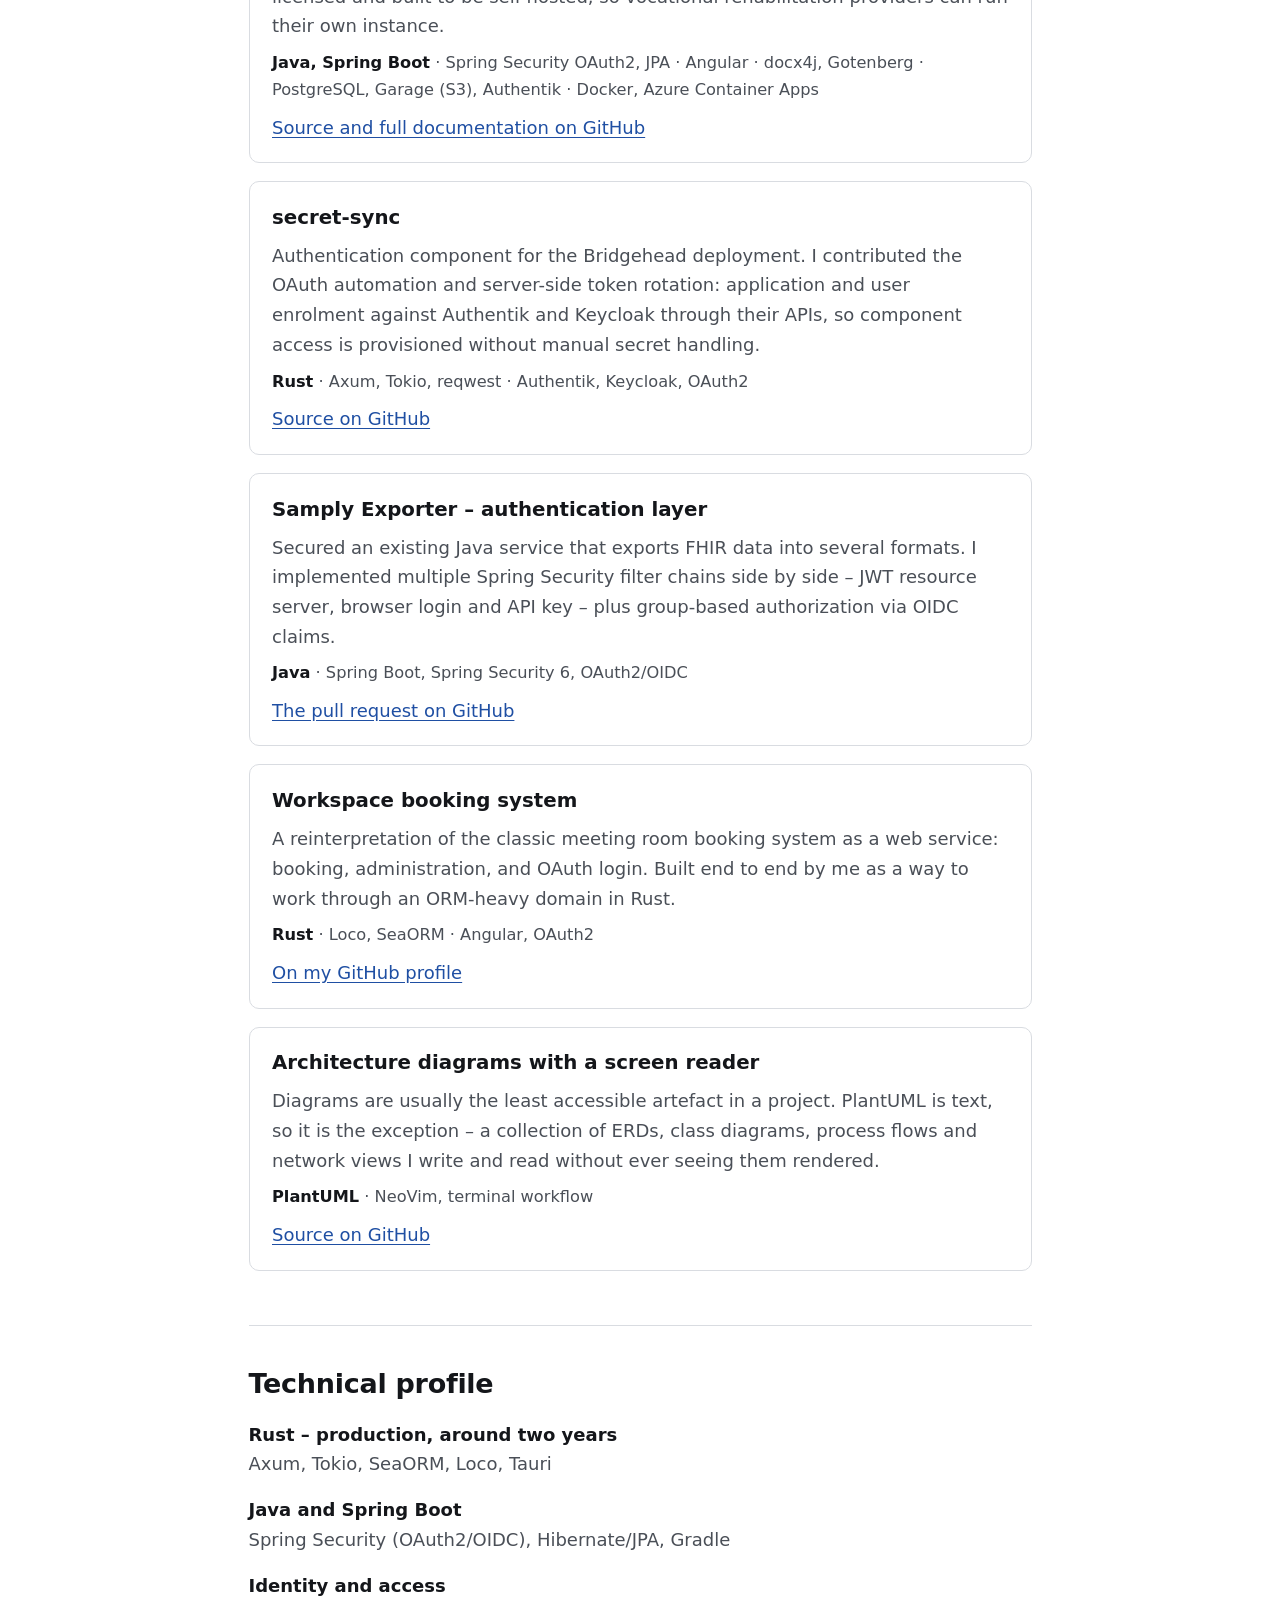
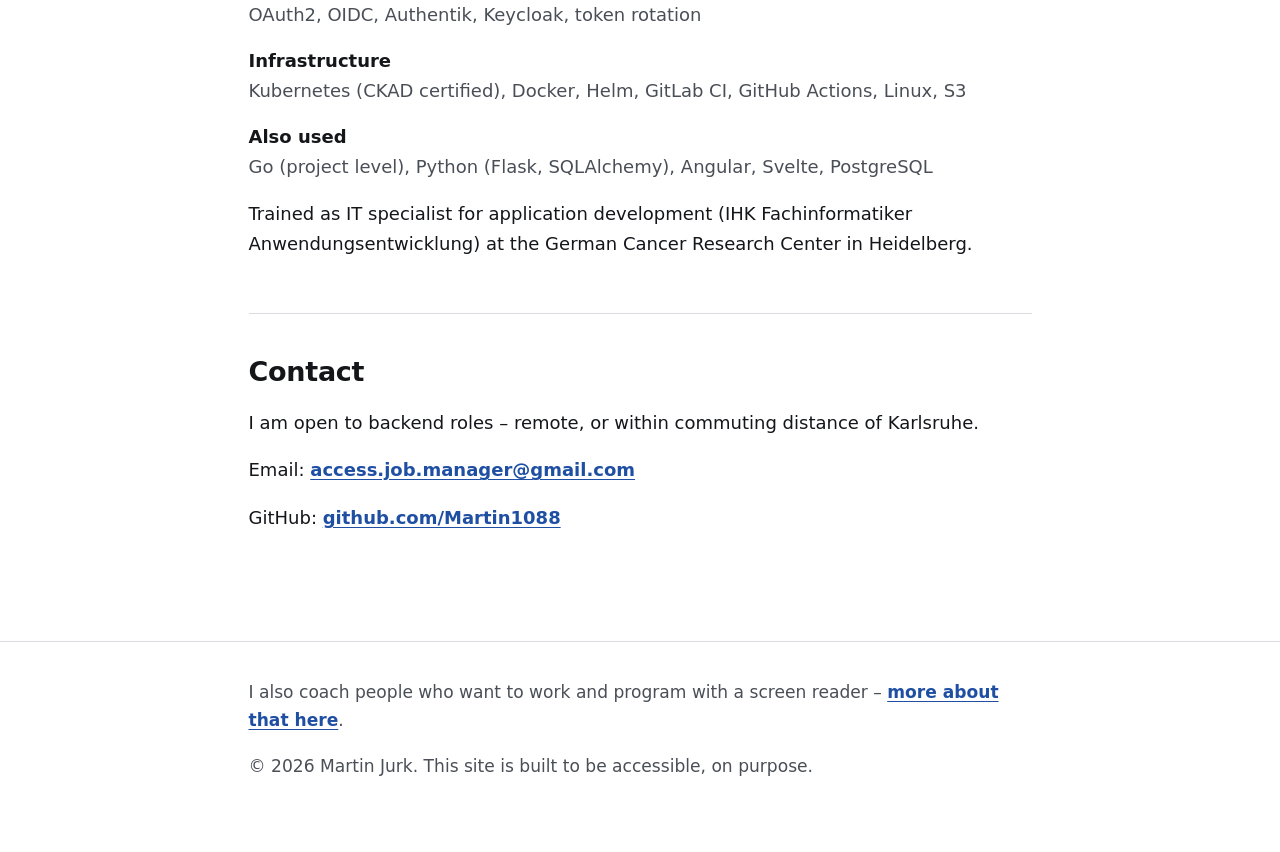
==== commit e61c4eab: "Add bilingual journey page in portal-style layout Career story from industrial mechanic to blind bac" ====
--- a/index.html
+++ b/index.html
@@ -28,7 +28,7 @@
     </p>
     <p class="btn-row">
       <a class="btn" href="#work">See my work</a>
-  
+      <a href="journey/">Read my journey as a blind developer</a>
     </p>
   </header>
 
--- a/styles.css
+++ b/styles.css
@@ -183,3 +183,101 @@
 @media (prefers-reduced-motion: reduce) {
   * { transition: none !important; scroll-behavior: auto !important; }
 }
+
+/* ---------- Portal layout (journey pages) ---------- */
+:root {
+  --bar-bg: #16336b;
+  --bar-ink: #ffffff;
+  --hero-bg: #eef3fb;
+  --dot: #1f4fa3;
+}
+
+@media (prefers-color-scheme: dark) {
+  :root {
+    --bar-bg: #0b1a36;
+    --bar-ink: #f2f4f7;
+    --hero-bg: #172033;
+    --dot: #7ea6ff;
+  }
+}
+
+.topbar {
+  background: var(--bar-bg);
+  color: var(--bar-ink);
+}
+
+.topbar .wrap {
+  display: flex;
+  flex-wrap: wrap;
+  align-items: center;
+  justify-content: space-between;
+  gap: 0.5rem 1.5rem;
+  padding-top: 0.8rem;
+  padding-bottom: 0.8rem;
+}
+
+.topbar a { color: var(--bar-ink); text-decoration: none; }
+.topbar a:hover { text-decoration: underline; color: var(--bar-ink); }
+.topbar a:focus-visible { outline-color: #ffb27a; }
+
+.brand { font-weight: 700; letter-spacing: 0.01em; }
+
+.topbar ul {
+  list-style: none;
+  display: flex;
+  flex-wrap: wrap;
+  gap: 0.25rem 1.25rem;
+  margin: 0;
+  padding: 0;
+}
+
+.topbar li { margin: 0; }
+.topbar [aria-current="page"] { text-decoration: underline; text-underline-offset: 5px; }
+
+.hero { background: var(--hero-bg); border-bottom: 1px solid var(--line); }
+.hero header { padding: 3rem 0 2rem; }
+
+.facts {
+  list-style: none;
+  padding: 0;
+  margin: 1.5rem 0 0;
+  display: grid;
+  grid-template-columns: repeat(auto-fit, minmax(10rem, 1fr));
+  gap: 0.75rem;
+}
+
+.facts > li {
+  background: var(--bg);
+  border: 1px solid var(--line);
+  border-radius: 10px;
+  padding: 0.8rem 1rem;
+  margin: 0;
+}
+
+.facts strong { display: block; font-size: 1.3rem; color: var(--accent); }
+.facts span { color: var(--muted); font-size: 0.95rem; }
+
+/* Timeline: an ordered list, so screen readers announce the step count. */
+.timeline {
+  list-style: none;
+  padding: 0 0 0 1.5rem;
+  margin: 0 0 1rem;
+  border-left: 2px solid var(--line);
+}
+
+.timeline > li { position: relative; margin: 0 0 1rem; }
+
+.timeline > li::before {
+  content: "";
+  position: absolute;
+  left: calc(-1.5rem - 7px);
+  top: 0.55rem;
+  width: 12px;
+  height: 12px;
+  border-radius: 50%;
+  background: var(--dot);
+}
+
+.timeline .when { display: block; font-size: 0.9rem; color: var(--muted); }
+
+.chapter .eyebrow { margin-bottom: 0.25rem; }
